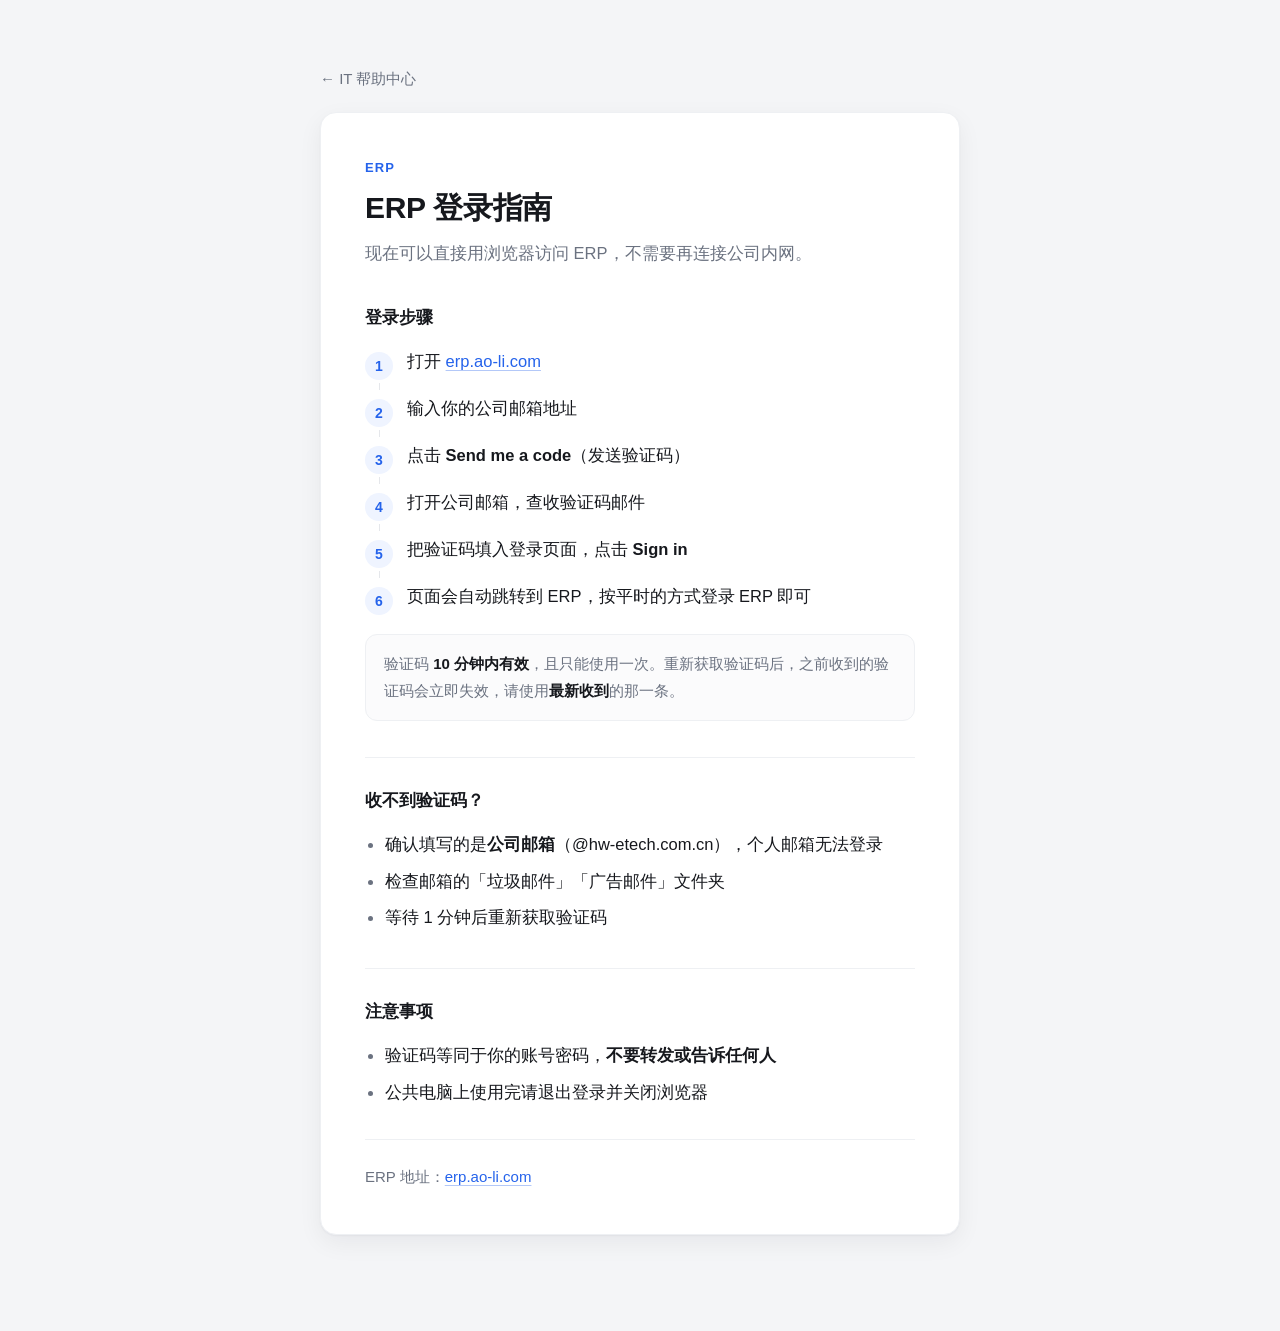
==== erp/index.html @ e5f97674 "Add IT help site with ERP login guide Static site for help.company.com: home page plus a Chinese ERP" ====
<!DOCTYPE html>
<html lang="zh-CN">
<head>
<meta charset="utf-8">
<meta name="viewport" content="width=device-width, initial-scale=1">
<title>ERP 登录指南</title>
<link rel="stylesheet" href="../style.css">
</head>
<body>
<main>
  <a class="back" href="../">← IT 帮助中心</a>

  <div class="card">
    <span class="eyebrow">ERP</span>
    <h1>ERP 登录指南</h1>
    <p class="lede">现在可以直接用浏览器访问 ERP，不需要再连接公司内网。</p>

    <h2>登录步骤</h2>
    <ol class="steps">
      <li>打开 <a href="https://erp.ao-li.com">erp.ao-li.com</a></li>
      <li>输入你的公司邮箱地址</li>
      <li>点击 <strong>Send me a code</strong>（发送验证码）</li>
      <li>打开公司邮箱，查收验证码邮件</li>
      <li>把验证码填入登录页面，点击 <strong>Sign in</strong></li>
      <li>页面会自动跳转到 ERP，按平时的方式登录 ERP 即可</li>
    </ol>

    <div class="note">
      <p>验证码 <strong>10 分钟内有效</strong>，且只能使用一次。重新获取验证码后，之前收到的验证码会立即失效，请使用<strong>最新收到</strong>的那一条。</p>
    </div>

    <h2>收不到验证码？</h2>
    <ul class="list">
      <li>确认填写的是<strong>公司邮箱</strong>（@hw-etech.com.cn），个人邮箱无法登录</li>
      <li>检查邮箱的「垃圾邮件」「广告邮件」文件夹</li>
      <li>等待 1 分钟后重新获取验证码</li>
    </ul>

    <h2>注意事项</h2>
    <ul class="list">
      <li>验证码等同于你的账号密码，<strong>不要转发或告诉任何人</strong></li>
      <li>公共电脑上使用完请退出登录并关闭浏览器</li>
    </ul>

    <p class="foot">ERP 地址：<a href="https://erp.ao-li.com">erp.ao-li.com</a></p>
  </div>
</main>
</body>
</html>
---- style.css ----
:root {
  color-scheme: light dark;

  --bg: #f4f5f7;
  --card: #ffffff;
  --fg: #16181d;
  --muted: #6b7280;
  --line: #e5e7eb;
  --line-soft: #eef0f3;
  --accent: #2563eb;
  --accent-soft: #eff4ff;
  --note-bg: #fbfbfc;
  --shadow: 0 1px 2px rgba(16, 24, 40, .04), 0 8px 24px rgba(16, 24, 40, .06);
}

@media (prefers-color-scheme: dark) {
  :root {
    --bg: #0f1115;
    --card: #171a20;
    --fg: #e9eaec;
    --muted: #9aa1ac;
    --line: #2a2e37;
    --line-soft: #23262d;
    --accent: #7ea6ff;
    --accent-soft: #1b2333;
    --note-bg: #1c1f26;
    --shadow: 0 1px 2px rgba(0, 0, 0, .3), 0 8px 24px rgba(0, 0, 0, .28);
  }
}

* { box-sizing: border-box; }

html { -webkit-text-size-adjust: 100%; }

body {
  margin: 0;
  padding: clamp(1.5rem, 5vw, 4rem) 1.125rem clamp(3rem, 8vw, 6rem);
  background: var(--bg);
  color: var(--fg);
  font-family: -apple-system, BlinkMacSystemFont, "Segoe UI", "PingFang SC",
    "Hiragino Sans GB", "Microsoft YaHei", "Noto Sans CJK SC", sans-serif;
  font-size: 16.5px;
  line-height: 1.75;
  -webkit-font-smoothing: antialiased;
}

main {
  max-width: 40rem;
  margin: 0 auto;
}

.card {
  background: var(--card);
  border: 1px solid var(--line-soft);
  border-radius: 16px;
  box-shadow: var(--shadow);
  padding: clamp(1.5rem, 4vw, 2.75rem);
}

/* --- typography --- */

.eyebrow {
  display: block;
  font-size: .8125rem;
  font-weight: 600;
  letter-spacing: .08em;
  text-transform: uppercase;
  color: var(--accent);
  margin-bottom: .5rem;
}

h1 {
  font-size: clamp(1.5rem, 4.5vw, 1.875rem);
  line-height: 1.35;
  font-weight: 700;
  letter-spacing: -.01em;
  margin: 0 0 .625rem;
}

.lede {
  color: var(--muted);
  margin: 0;
}

h2 {
  font-size: 1.0625rem;
  font-weight: 650;
  margin: 2.25rem 0 .875rem;
  padding-top: 1.75rem;
  border-top: 1px solid var(--line-soft);
}

h2:first-of-type { border-top: 0; padding-top: 0; }

p { margin: 0 0 1rem; }

a {
  color: var(--accent);
  text-decoration-color: color-mix(in srgb, var(--accent) 35%, transparent);
  text-underline-offset: .2em;
}

a:hover { text-decoration-color: currentColor; }

strong { font-weight: 650; }

/* --- numbered steps --- */

.steps {
  list-style: none;
  counter-reset: step;
  margin: 0;
  padding: 0;
}

.steps li {
  counter-increment: step;
  position: relative;
  padding: 0 0 1.125rem 2.625rem;
}

.steps li::before {
  content: counter(step);
  position: absolute;
  left: 0;
  top: .3125rem;
  width: 1.75rem;
  height: 1.75rem;
  border-radius: 50%;
  background: var(--accent-soft);
  color: var(--accent);
  font-size: .875rem;
  font-weight: 650;
  font-variant-numeric: tabular-nums;
  line-height: 1.75rem;
  text-align: center;
}

/* connector line between step bullets */
.steps li:not(:last-child)::after {
  content: "";
  position: absolute;
  left: .84375rem;
  top: 2.25rem;
  bottom: .25rem;
  width: 1px;
  background: var(--line);
}

.steps li:last-child { padding-bottom: 0; }

/* --- plain bullet lists --- */

.list {
  list-style: none;
  margin: 0;
  padding: 0;
}

.list li {
  position: relative;
  padding-left: 1.25rem;
  margin-bottom: .5rem;
}

.list li::before {
  content: "";
  position: absolute;
  left: .1875rem;
  top: .8125rem;
  width: 5px;
  height: 5px;
  border-radius: 50%;
  background: var(--muted);
}

.list li:last-child { margin-bottom: 0; }

/* --- callout --- */

.note {
  background: var(--note-bg);
  border: 1px solid var(--line-soft);
  border-radius: 12px;
  padding: 1rem 1.125rem;
  margin: 1.5rem 0 0;
  font-size: .9375rem;
  color: var(--muted);
}

.note p:last-child { margin-bottom: 0; }

.note strong { color: var(--fg); }

/* --- link cards (home page) --- */

.cards {
  list-style: none;
  margin: 1.75rem 0 0;
  padding: 0;
  display: grid;
  gap: .75rem;
}

.cards a {
  display: flex;
  align-items: center;
  justify-content: space-between;
  gap: 1rem;
  padding: 1.125rem 1.25rem;
  border: 1px solid var(--line-soft);
  border-radius: 12px;
  background: var(--card);
  color: var(--fg);
  text-decoration: none;
  box-shadow: var(--shadow);
  transition: border-color .15s ease, transform .15s ease;
}

.cards a:hover {
  border-color: color-mix(in srgb, var(--accent) 40%, var(--line));
  transform: translateY(-1px);
}

.cards .title { font-weight: 600; }

.cards .desc {
  display: block;
  font-size: .9063rem;
  font-weight: 400;
  color: var(--muted);
  margin-top: .125rem;
}

.cards .chev {
  color: var(--muted);
  flex: none;
}

/* --- footer --- */

.foot {
  margin: 2rem 0 0;
  padding-top: 1.5rem;
  border-top: 1px solid var(--line-soft);
  font-size: .9375rem;
  color: var(--muted);
}

.back {
  display: inline-block;
  margin-bottom: 1.25rem;
  font-size: .9375rem;
  color: var(--muted);
  text-decoration: none;
}

.back:hover { color: var(--fg); }
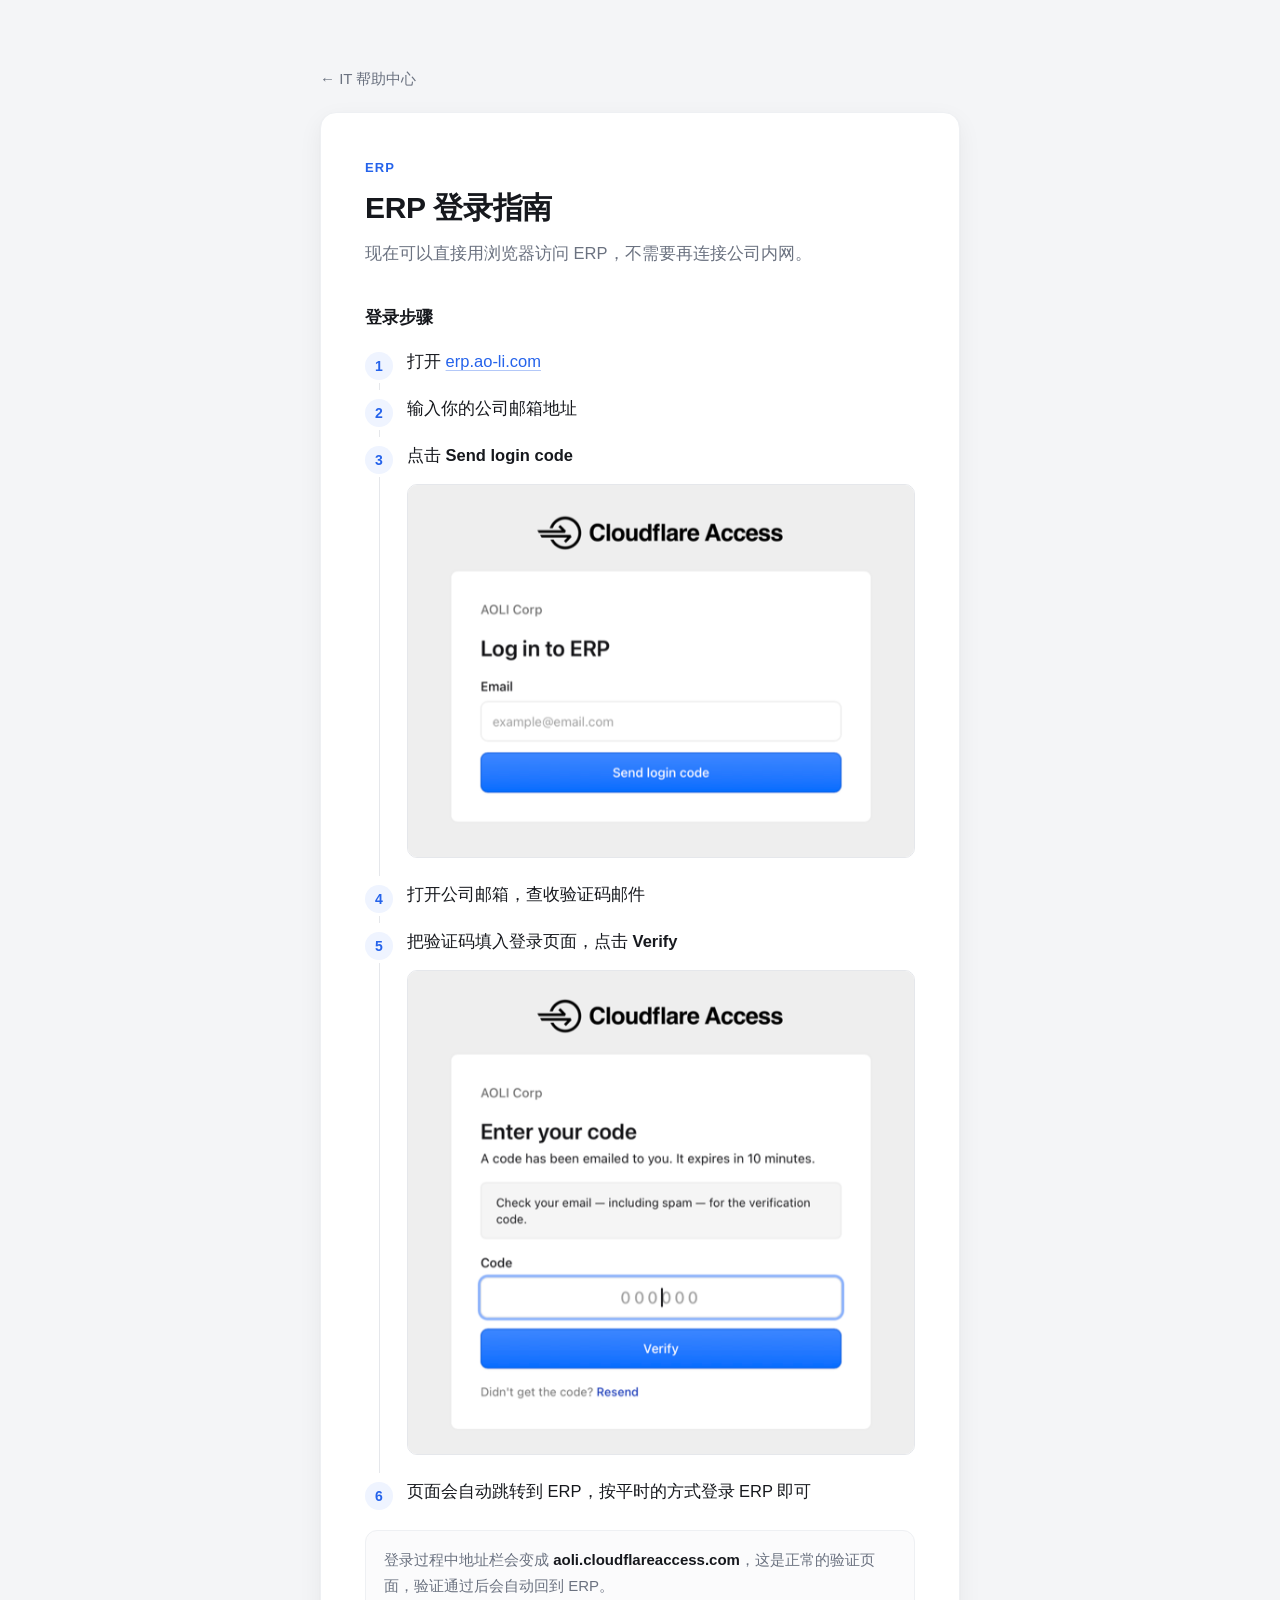
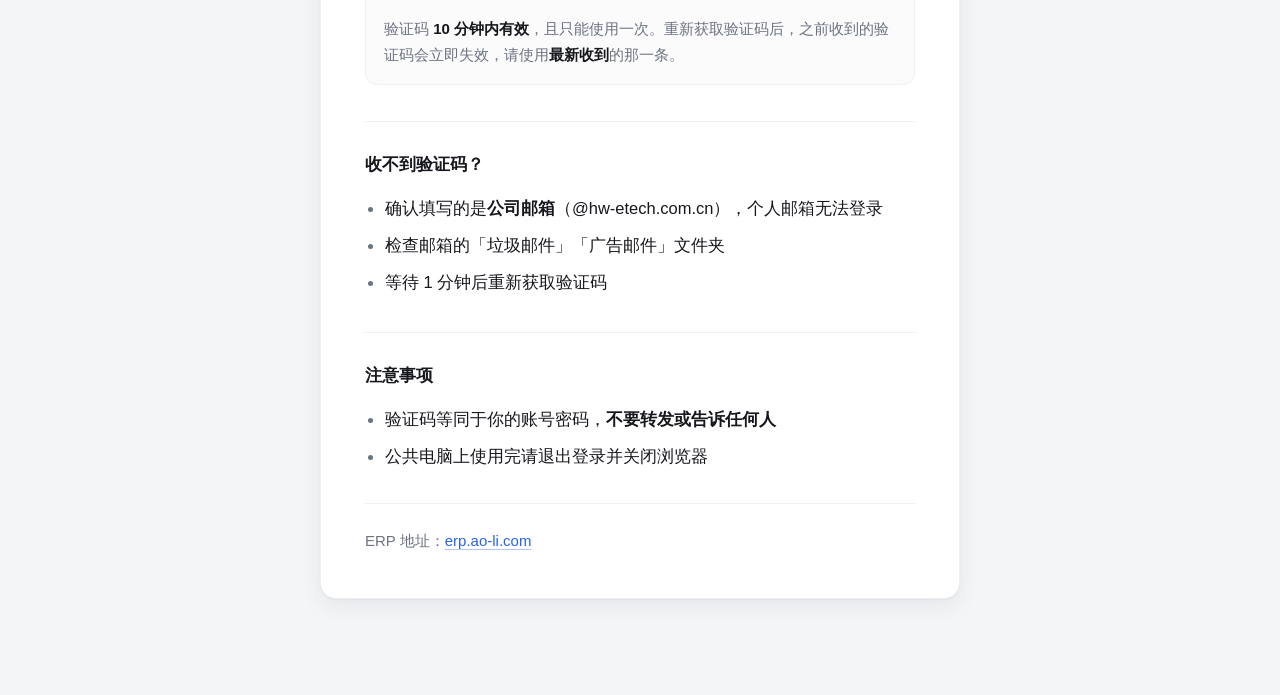
==== commit 50c2a34a: "Add login screenshots to ERP guide Two cropped Cloudflare Access screenshots inline at the matching " ====
--- a/erp/index.html
+++ b/erp/index.html
@@ -19,13 +19,24 @@
     <ol class="steps">
       <li>打开 <a href="https://erp.ao-li.com">erp.ao-li.com</a></li>
       <li>输入你的公司邮箱地址</li>
-      <li>点击 <strong>Send me a code</strong>（发送验证码）</li>
+      <li>
+        点击 <strong>Send login code</strong>
+        <figure class="shot">
+          <img src="images/login-email.png" alt="Cloudflare Access 登录页面，输入公司邮箱后点击 Send login code" loading="lazy" width="544" height="400">
+        </figure>
+      </li>
       <li>打开公司邮箱，查收验证码邮件</li>
-      <li>把验证码填入登录页面，点击 <strong>Sign in</strong></li>
+      <li>
+        把验证码填入登录页面，点击 <strong>Verify</strong>
+        <figure class="shot">
+          <img src="images/login-code.png" alt="Cloudflare Access 验证码页面，填入 6 位验证码后点击 Verify" loading="lazy" width="544" height="520">
+        </figure>
+      </li>
       <li>页面会自动跳转到 ERP，按平时的方式登录 ERP 即可</li>
     </ol>
 
     <div class="note">
+      <p>登录过程中地址栏会变成 <strong>aoli.cloudflareaccess.com</strong>，这是正常的验证页面，验证通过后会自动回到 ERP。</p>
       <p>验证码 <strong>10 分钟内有效</strong>，且只能使用一次。重新获取验证码后，之前收到的验证码会立即失效，请使用<strong>最新收到</strong>的那一条。</p>
     </div>
 
--- a/style.css
+++ b/style.css
@@ -149,6 +149,22 @@
 
 .steps li:last-child { padding-bottom: 0; }
 
+/* --- screenshots --- */
+
+figure.shot {
+  margin: .875rem 0 .25rem;
+}
+
+figure.shot img {
+  display: block;
+  width: 100%;
+  max-width: 544px;
+  height: auto;
+  border: 1px solid var(--line);
+  border-radius: 10px;
+  background: var(--bg);
+}
+
 /* --- plain bullet lists --- */
 
 .list {
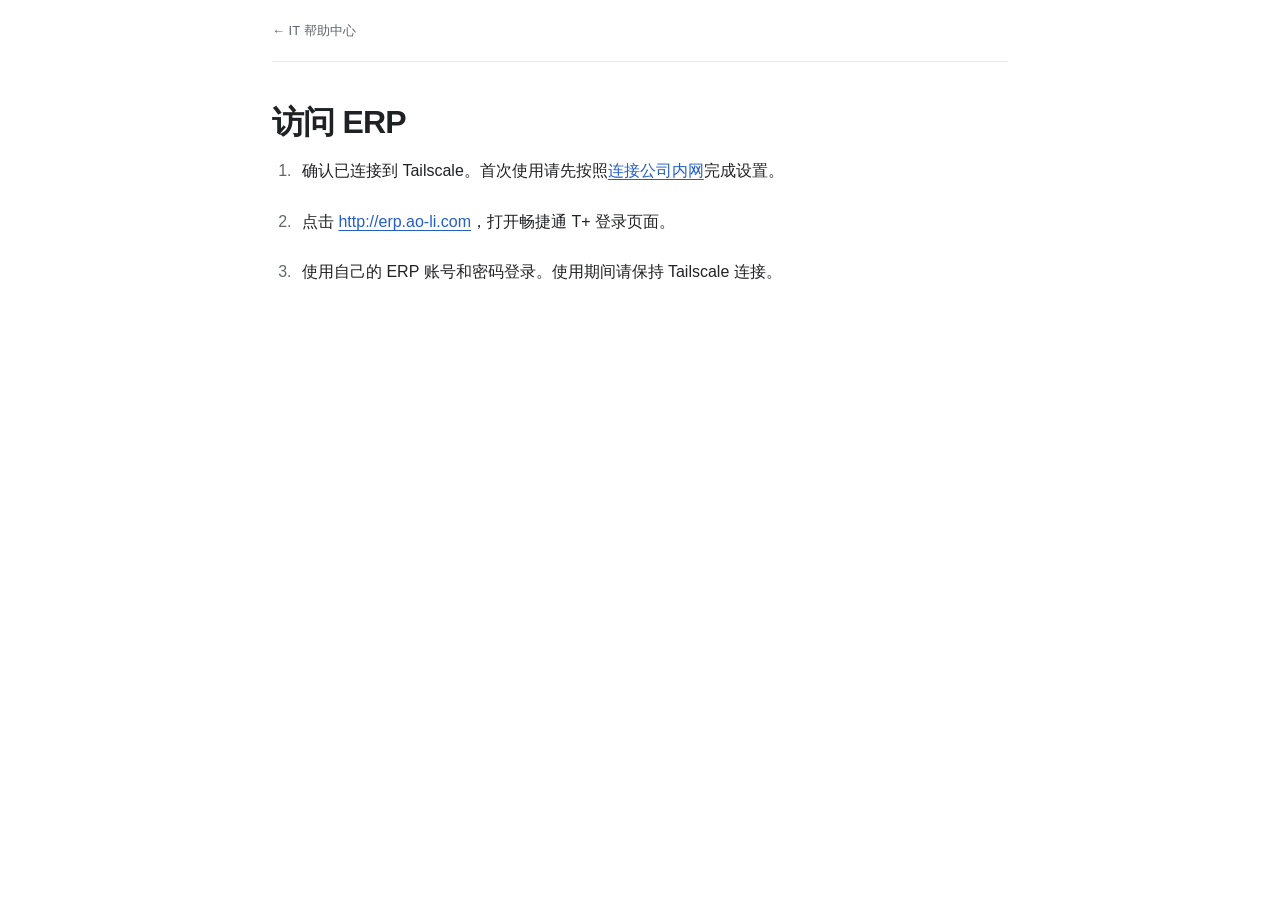
==== commit 201225c7: "docs: add ERP access page and homepage link" ====
--- a/erp/index.html
+++ b/erp/index.html
@@ -3,58 +3,22 @@
 <head>
 <meta charset="utf-8">
 <meta name="viewport" content="width=device-width, initial-scale=1">
-<title>ERP 登录指南</title>
+<title>访问 ERP · IT 帮助中心</title>
 <link rel="stylesheet" href="../style.css">
 </head>
 <body>
 <main>
-  <a class="back" href="../">← IT 帮助中心</a>
-
-  <div class="card">
-    <span class="eyebrow">ERP</span>
-    <h1>ERP 登录指南</h1>
-    <p class="lede">现在可以直接用浏览器访问 ERP，不需要再连接公司内网。</p>
-
-    <h2>登录步骤</h2>
+  <header class="page-header">
+    <a class="back" href="../">← IT 帮助中心</a>
+  </header>
+  <article>
+    <h1>访问 ERP</h1>
     <ol class="steps">
-      <li>打开 <a href="https://erp.ao-li.com">erp.ao-li.com</a></li>
-      <li>输入你的公司邮箱地址</li>
-      <li>
-        点击 <strong>Send login code</strong>
-        <figure class="shot">
-          <img src="images/login-email.png" alt="Cloudflare Access 登录页面，输入公司邮箱后点击 Send login code" loading="lazy" width="544" height="400">
-        </figure>
-      </li>
-      <li>打开公司邮箱，查收验证码邮件</li>
-      <li>
-        把验证码填入登录页面，点击 <strong>Verify</strong>
-        <figure class="shot">
-          <img src="images/login-code.png" alt="Cloudflare Access 验证码页面，填入 6 位验证码后点击 Verify" loading="lazy" width="544" height="520">
-        </figure>
-      </li>
-      <li>页面会自动跳转到 ERP，按平时的方式登录 ERP 即可</li>
+      <li>确认已连接到 Tailscale。首次使用请先按照<a href="../network/">连接公司内网</a>完成设置。</li>
+      <li>点击 <a href="http://erp.ao-li.com/tplus/view/login.html">http://erp.ao-li.com</a>，打开畅捷通 T+ 登录页面。</li>
+      <li>使用自己的 ERP 账号和密码登录。使用期间请保持 Tailscale 连接。</li>
     </ol>
-
-    <div class="note">
-      <p>登录过程中地址栏会变成 <strong>aoli.cloudflareaccess.com</strong>，这是正常的验证页面，验证通过后会自动回到 ERP。</p>
-      <p>验证码 <strong>10 分钟内有效</strong>，且只能使用一次。重新获取验证码后，之前收到的验证码会立即失效，请使用<strong>最新收到</strong>的那一条。</p>
-    </div>
-
-    <h2>收不到验证码？</h2>
-    <ul class="list">
-      <li>确认填写的是<strong>公司邮箱</strong>（@hw-etech.com.cn），个人邮箱无法登录</li>
-      <li>检查邮箱的「垃圾邮件」「广告邮件」文件夹</li>
-      <li>等待 1 分钟后重新获取验证码</li>
-    </ul>
-
-    <h2>注意事项</h2>
-    <ul class="list">
-      <li>验证码等同于你的账号密码，<strong>不要转发或告诉任何人</strong></li>
-      <li>公共电脑上使用完请退出登录并关闭浏览器</li>
-    </ul>
-
-    <p class="foot">ERP 地址：<a href="https://erp.ao-li.com">erp.ao-li.com</a></p>
-  </div>
+  </article>
 </main>
 </body>
 </html>
--- a/style.css
+++ b/style.css
@@ -1,274 +1,117 @@
 :root {
   color-scheme: light dark;
-
-  --bg: #f4f5f7;
-  --card: #ffffff;
-  --fg: #16181d;
-  --muted: #6b7280;
+  --bg: #fff;
+  --fg: #202124;
+  --muted: #62676f;
   --line: #e5e7eb;
-  --line-soft: #eef0f3;
-  --accent: #2563eb;
-  --accent-soft: #eff4ff;
-  --note-bg: #fbfbfc;
-  --shadow: 0 1px 2px rgba(16, 24, 40, .04), 0 8px 24px rgba(16, 24, 40, .06);
+  --surface: #f5f6f8;
+  --accent: #245dcc;
 }
 
 @media (prefers-color-scheme: dark) {
   :root {
-    --bg: #0f1115;
-    --card: #171a20;
-    --fg: #e9eaec;
-    --muted: #9aa1ac;
-    --line: #2a2e37;
-    --line-soft: #23262d;
-    --accent: #7ea6ff;
-    --accent-soft: #1b2333;
-    --note-bg: #1c1f26;
-    --shadow: 0 1px 2px rgba(0, 0, 0, .3), 0 8px 24px rgba(0, 0, 0, .28);
+    --bg: #141516;
+    --fg: #e7e8ea;
+    --muted: #a3a7ae;
+    --line: #303236;
+    --surface: #202225;
+    --accent: #91b6ff;
   }
 }
 
 * { box-sizing: border-box; }
-
 html { -webkit-text-size-adjust: 100%; }
-
 body {
   margin: 0;
-  padding: clamp(1.5rem, 5vw, 4rem) 1.125rem clamp(3rem, 8vw, 6rem);
+  padding: 0 1.25rem 4rem;
   background: var(--bg);
   color: var(--fg);
   font-family: -apple-system, BlinkMacSystemFont, "Segoe UI", "PingFang SC",
-    "Hiragino Sans GB", "Microsoft YaHei", "Noto Sans CJK SC", sans-serif;
-  font-size: 16.5px;
-  line-height: 1.75;
+    "Microsoft YaHei", sans-serif;
+  font-size: 16px;
+  line-height: 1.65;
   -webkit-font-smoothing: antialiased;
 }
-
-main {
-  max-width: 40rem;
-  margin: 0 auto;
+main { max-width: 46rem; margin: 0 auto; }
+.home { padding-top: 3rem; }
+.page-header {
+  display: flex;
+  align-items: center;
+  justify-content: space-between;
+  flex-wrap: wrap;
+  gap: .75rem 1.5rem;
+  padding: 1.25rem 0;
+  margin-bottom: 2.5rem;
+  border-bottom: 1px solid var(--line);
+  font-size: .8125rem;
 }
-
-.card {
-  background: var(--card);
-  border: 1px solid var(--line-soft);
-  border-radius: 16px;
-  box-shadow: var(--shadow);
-  padding: clamp(1.5rem, 4vw, 2.75rem);
+.page-header a { color: var(--muted); text-decoration: none; }
+.page-header a:hover { color: var(--fg); }
+h1 {
+  margin: 0 0 1rem;
+  font-size: clamp(1.65rem, 4.5vw, 2rem);
+  font-weight: 650;
+  line-height: 1.25;
+  letter-spacing: -.025em;
 }
-
-/* --- typography --- */
-
-.eyebrow {
-  display: block;
-  font-size: .8125rem;
-  font-weight: 600;
-  letter-spacing: .08em;
-  text-transform: uppercase;
-  color: var(--accent);
-  margin-bottom: .5rem;
+h2 { margin: 2.25rem 0 .75rem; font-size: 1.125rem; font-weight: 600; }
+p { margin: 0 0 1rem; }
+strong { font-weight: 600; }
+a { color: var(--accent); text-underline-offset: .2em; }
+a:hover { text-decoration-thickness: 2px; }
+a:focus-visible { outline: 2px solid var(--accent); outline-offset: 4px; border-radius: 2px; }
+.lede { color: var(--muted); }
+.steps, .list { margin: 0; padding-left: 1.5rem; }
+.steps > li { padding-left: .375rem; margin-bottom: 1.5rem; }
+.steps > li::marker { color: var(--muted); font-variant-numeric: tabular-nums; }
+.list > li { padding-left: .25rem; margin-bottom: .625rem; }
+.list > li::marker { color: var(--muted); }
+.steps > li:last-child, .list > li:last-child { margin-bottom: 0; }
+code {
+  font-family: ui-monospace, SFMono-Regular, Consolas, monospace;
+  font-size: .875em;
+  overflow-wrap: anywhere;
 }
-
-h1 {
-  font-size: clamp(1.5rem, 4.5vw, 1.875rem);
-  line-height: 1.35;
-  font-weight: 700;
-  letter-spacing: -.01em;
-  margin: 0 0 .625rem;
+pre {
+  margin: .875rem 0;
+  padding: .875rem 1rem;
+  border-radius: 6px;
+  background: var(--surface);
+  white-space: pre-wrap;
+  overflow-wrap: anywhere;
+  line-height: 1.6;
 }
-
-.lede {
-  color: var(--muted);
-  margin: 0;
-}
-
-h2 {
-  font-size: 1.0625rem;
-  font-weight: 650;
-  margin: 2.25rem 0 .875rem;
-  padding-top: 1.75rem;
-  border-top: 1px solid var(--line-soft);
-}
-
-h2:first-of-type { border-top: 0; padding-top: 0; }
-
-p { margin: 0 0 1rem; }
-
-a {
-  color: var(--accent);
-  text-decoration-color: color-mix(in srgb, var(--accent) 35%, transparent);
-  text-underline-offset: .2em;
-}
-
-a:hover { text-decoration-color: currentColor; }
-
-strong { font-weight: 650; }
-
-/* --- numbered steps --- */
-
-.steps {
-  list-style: none;
-  counter-reset: step;
-  margin: 0;
-  padding: 0;
-}
-
-.steps li {
-  counter-increment: step;
-  position: relative;
-  padding: 0 0 1.125rem 2.625rem;
-}
-
-.steps li::before {
-  content: counter(step);
-  position: absolute;
-  left: 0;
-  top: .3125rem;
-  width: 1.75rem;
-  height: 1.75rem;
-  border-radius: 50%;
-  background: var(--accent-soft);
-  color: var(--accent);
-  font-size: .875rem;
-  font-weight: 650;
-  font-variant-numeric: tabular-nums;
-  line-height: 1.75rem;
-  text-align: center;
-}
-
-/* connector line between step bullets */
-.steps li:not(:last-child)::after {
-  content: "";
-  position: absolute;
-  left: .84375rem;
-  top: 2.25rem;
-  bottom: .25rem;
-  width: 1px;
-  background: var(--line);
-}
-
-.steps li:last-child { padding-bottom: 0; }
-
-/* --- screenshots --- */
-
-figure.shot {
-  margin: .875rem 0 .25rem;
-}
-
+figure.shot { margin: 1rem 0 0; }
+figure.shot a { display: block; }
 figure.shot img {
   display: block;
   width: 100%;
-  max-width: 544px;
   height: auto;
   border: 1px solid var(--line);
-  border-radius: 10px;
-  background: var(--bg);
+  border-radius: 6px;
 }
-
-/* --- plain bullet lists --- */
-
-.list {
-  list-style: none;
-  margin: 0;
-  padding: 0;
-}
-
-.list li {
-  position: relative;
-  padding-left: 1.25rem;
-  margin-bottom: .5rem;
-}
-
-.list li::before {
-  content: "";
-  position: absolute;
-  left: .1875rem;
-  top: .8125rem;
-  width: 5px;
-  height: 5px;
-  border-radius: 50%;
-  background: var(--muted);
-}
-
-.list li:last-child { margin-bottom: 0; }
-
-/* --- callout --- */
-
-.note {
-  background: var(--note-bg);
-  border: 1px solid var(--line-soft);
-  border-radius: 12px;
-  padding: 1rem 1.125rem;
-  margin: 1.5rem 0 0;
-  font-size: .9375rem;
-  color: var(--muted);
-}
-
-.note p:last-child { margin-bottom: 0; }
-
-.note strong { color: var(--fg); }
-
-/* --- link cards (home page) --- */
-
-.cards {
-  list-style: none;
-  margin: 1.75rem 0 0;
-  padding: 0;
-  display: grid;
-  gap: .75rem;
-}
-
+.cards { list-style: none; margin: 2rem 0 0; padding: 0; }
 .cards a {
   display: flex;
   align-items: center;
   justify-content: space-between;
   gap: 1rem;
-  padding: 1.125rem 1.25rem;
-  border: 1px solid var(--line-soft);
-  border-radius: 12px;
-  background: var(--card);
+  padding: 1.25rem 0;
+  border-top: 1px solid var(--line);
+  border-bottom: 1px solid var(--line);
   color: var(--fg);
   text-decoration: none;
-  box-shadow: var(--shadow);
-  transition: border-color .15s ease, transform .15s ease;
 }
+.cards a:hover .title { color: var(--accent); }
+.cards .title { font-weight: 600; }
+.cards .desc { display: block; margin-top: .25rem; color: var(--muted); font-size: .875rem; }
+.cards .chev { color: var(--muted); }
+.foot { margin: 2.5rem 0 0; padding-top: 1rem; border-top: 1px solid var(--line); font-size: .8125rem; }
+.foot a { color: var(--muted); }
 
-.cards a:hover {
-  border-color: color-mix(in srgb, var(--accent) 40%, var(--line));
-  transform: translateY(-1px);
+@media (max-width: 480px) {
+  body { padding-inline: 1rem; }
+  .page-header { margin-bottom: 2rem; }
+  .steps, .list { padding-left: 1.25rem; }
+  .steps > li { padding-left: .125rem; }
 }
-
-.cards .title { font-weight: 600; }
-
-.cards .desc {
-  display: block;
-  font-size: .9063rem;
-  font-weight: 400;
-  color: var(--muted);
-  margin-top: .125rem;
-}
-
-.cards .chev {
-  color: var(--muted);
-  flex: none;
-}
-
-/* --- footer --- */
-
-.foot {
-  margin: 2rem 0 0;
-  padding-top: 1.5rem;
-  border-top: 1px solid var(--line-soft);
-  font-size: .9375rem;
-  color: var(--muted);
-}
-
-.back {
-  display: inline-block;
-  margin-bottom: 1.25rem;
-  font-size: .9375rem;
-  color: var(--muted);
-  text-decoration: none;
-}
-
-.back:hover { color: var(--fg); }
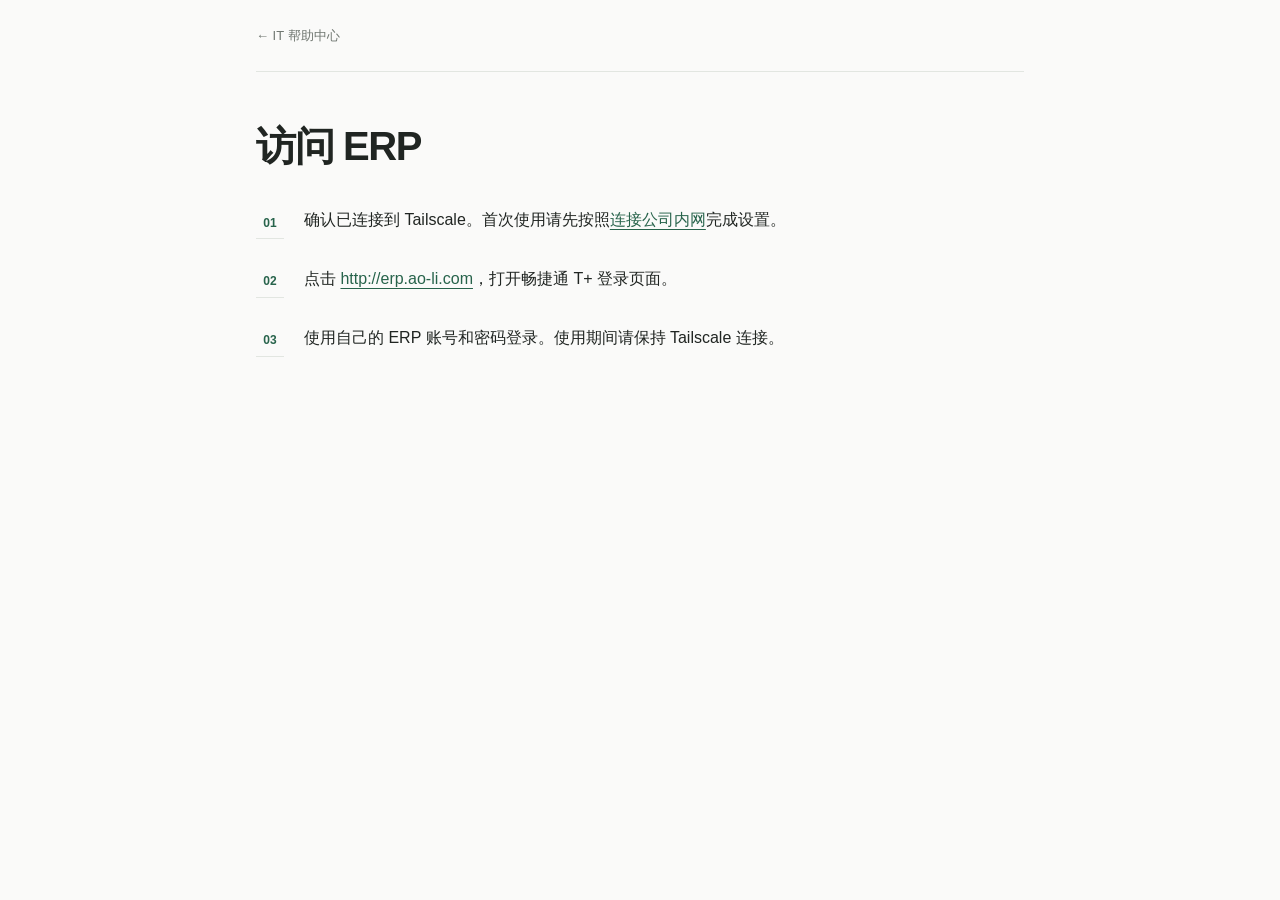
==== commit 7f173226: "style: redesign help center with minimalist layout" ====
--- a/erp/index.html
+++ b/erp/index.html
@@ -4,7 +4,7 @@
 <meta charset="utf-8">
 <meta name="viewport" content="width=device-width, initial-scale=1">
 <title>访问 ERP · IT 帮助中心</title>
-<link rel="stylesheet" href="../style.css">
+<link rel="stylesheet" href="../style.css?v=2">
 </head>
 <body>
 <main>
--- a/style.css
+++ b/style.css
@@ -1,117 +1,91 @@
 :root {
   color-scheme: light dark;
-  --bg: #fff;
-  --fg: #202124;
-  --muted: #62676f;
-  --line: #e5e7eb;
-  --surface: #f5f6f8;
-  --accent: #245dcc;
+  --bg: #fafaf9;
+  --fg: #202522;
+  --muted: #707771;
+  --line: #e2e6e1;
+  --surface: #f0f3ef;
+  --card: #ffffff;
+  --accent: #27634b;
+  --hover: #f4f7f3;
 }
-
 @media (prefers-color-scheme: dark) {
   :root {
-    --bg: #141516;
-    --fg: #e7e8ea;
-    --muted: #a3a7ae;
-    --line: #303236;
-    --surface: #202225;
-    --accent: #91b6ff;
+    --bg: #151917;
+    --fg: #e7ece8;
+    --muted: #a0aaa3;
+    --line: #303a33;
+    --surface: #222a25;
+    --card: #1a201c;
+    --accent: #9ac9ad;
+    --hover: #232d26;
   }
 }
-
 * { box-sizing: border-box; }
 html { -webkit-text-size-adjust: 100%; }
 body {
   margin: 0;
-  padding: 0 1.25rem 4rem;
+  padding: 0 1.5rem 4rem;
   background: var(--bg);
   color: var(--fg);
-  font-family: -apple-system, BlinkMacSystemFont, "Segoe UI", "PingFang SC",
-    "Microsoft YaHei", sans-serif;
+  font-family: -apple-system, BlinkMacSystemFont, "Segoe UI", "PingFang SC", "Microsoft YaHei", sans-serif;
   font-size: 16px;
-  line-height: 1.65;
+  line-height: 1.8;
   -webkit-font-smoothing: antialiased;
 }
-main { max-width: 46rem; margin: 0 auto; }
-.home { padding-top: 3rem; }
-.page-header {
-  display: flex;
-  align-items: center;
-  justify-content: space-between;
-  flex-wrap: wrap;
-  gap: .75rem 1.5rem;
-  padding: 1.25rem 0;
-  margin-bottom: 2.5rem;
+main { max-width: 48rem; margin: 0 auto; }
+.home { max-width: 60rem; }
+.home-header {
+  padding: 1.75rem 0;
   border-bottom: 1px solid var(--line);
-  font-size: .8125rem;
+  font-size: .75rem;
+  font-weight: 600;
+  letter-spacing: .14em;
+  color: var(--muted);
 }
+.home-intro { padding: clamp(3rem, 7vw, 5.5rem) 0 2.5rem; }
+.eyebrow { margin: 0 0 1rem; font-size: .75rem; font-weight: 600; letter-spacing: .12em; color: var(--accent); }
+h1 { margin: 0 0 1rem; font-size: clamp(1.875rem, 5vw, 2.5rem); line-height: 1.3; font-weight: 650; letter-spacing: -.035em; }
+.home h1 { font-size: clamp(2.5rem, 6vw, 3.5rem); }
+.lede { color: var(--muted); margin: 0; }
+.section-label { font-size: .8125rem; color: var(--muted); margin: 0 0 1rem; font-weight: 500; }
+.cards { display: grid; grid-template-columns: repeat(2, minmax(0, 1fr)); gap: 1rem; list-style: none; padding: 0; margin: 0; }
+.cards a { position: relative; display: flex; flex-direction: column; align-items: flex-start; height: 100%; min-height: 13rem; padding: 1.75rem; background: var(--card); border: 1px solid var(--line); border-radius: 12px; text-decoration: none; color: var(--fg); transition: background-color .15s, border-color .15s; }
+.cards a:hover { background: var(--hover); border-color: var(--accent); }
+.card-icon { display: grid; place-items: center; width: 2.5rem; height: 2.5rem; margin-bottom: 1.75rem; border-radius: 9px; background: var(--surface); color: var(--accent); }
+.card-icon svg { width: 21px; height: 21px; }
+.cards .title { display: block; font-size: 1.125rem; font-weight: 600; }
+.cards .desc { display: block; margin-top: .5rem; color: var(--muted); font-size: .875rem; padding-right: 1rem; }
+.cards .chev { position: absolute; top: 1.75rem; right: 1.75rem; color: var(--muted); font-size: 1.125rem; }
+.home-footer { margin-top: 3rem; padding-top: 1.25rem; border-top: 1px solid var(--line); color: var(--muted); font-size: .8125rem; }
+.page-header { display: flex; align-items: center; justify-content: space-between; padding: 1.5rem 0; margin-bottom: 3rem; border-bottom: 1px solid var(--line); font-size: .8125rem; }
 .page-header a { color: var(--muted); text-decoration: none; }
-.page-header a:hover { color: var(--fg); }
-h1 {
-  margin: 0 0 1rem;
-  font-size: clamp(1.65rem, 4.5vw, 2rem);
-  font-weight: 650;
-  line-height: 1.25;
-  letter-spacing: -.025em;
-}
-h2 { margin: 2.25rem 0 .75rem; font-size: 1.125rem; font-weight: 600; }
+.page-header a:hover { color: var(--accent); }
+article h1 { margin-bottom: 2rem; }
+h2 { margin: 2.5rem 0 1rem; font-size: 1.125rem; font-weight: 600; }
 p { margin: 0 0 1rem; }
 strong { font-weight: 600; }
-a { color: var(--accent); text-underline-offset: .2em; }
+a { color: var(--accent); text-underline-offset: .25em; }
 a:hover { text-decoration-thickness: 2px; }
-a:focus-visible { outline: 2px solid var(--accent); outline-offset: 4px; border-radius: 2px; }
-.lede { color: var(--muted); }
-.steps, .list { margin: 0; padding-left: 1.5rem; }
-.steps > li { padding-left: .375rem; margin-bottom: 1.5rem; }
-.steps > li::marker { color: var(--muted); font-variant-numeric: tabular-nums; }
-.list > li { padding-left: .25rem; margin-bottom: .625rem; }
-.list > li::marker { color: var(--muted); }
-.steps > li:last-child, .list > li:last-child { margin-bottom: 0; }
-code {
-  font-family: ui-monospace, SFMono-Regular, Consolas, monospace;
-  font-size: .875em;
-  overflow-wrap: anywhere;
+a:focus-visible { outline: 2px solid var(--accent); outline-offset: 4px; border-radius: 3px; }
+article a { overflow-wrap: anywhere; }
+.steps { list-style: none; counter-reset: step; padding: 0; margin: 0; }
+.steps > li { position: relative; counter-increment: step; padding: .125rem 0 1.75rem 3rem; }
+.steps > li::before { content: counter(step, decimal-leading-zero); position: absolute; left: 0; top: .2rem; font-size: .75rem; line-height: 1.9rem; font-weight: 600; color: var(--accent); border-bottom: 1px solid var(--line); width: 1.75rem; text-align: center; font-variant-numeric: tabular-nums; }
+.steps > li:last-child { padding-bottom: 0; }
+.list { padding-left: 1.5rem; }
+.list > li { margin-bottom: .625rem; }
+code { font-family: ui-monospace, SFMono-Regular, Consolas, monospace; font-size: .875em; overflow-wrap: anywhere; }
+pre { margin: 1rem 0; padding: 1rem 1.125rem; border: 1px solid var(--line); border-radius: 8px; background: var(--surface); white-space: pre-wrap; overflow-wrap: anywhere; line-height: 1.65; }
+figure.shot { margin: 1.25rem 0 0; }
+figure.shot a { display: block; }
+figure.shot img { display: block; width: 100%; height: auto; border: 1px solid var(--line); border-radius: 8px; }
+@media (max-width: 600px) {
+  body { padding-inline: 1.25rem; }
+  .cards { grid-template-columns: 1fr; }
+  .cards a { min-height: auto; padding: 1.5rem; }
+  .card-icon { margin-bottom: 1.25rem; }
+  .page-header { margin-bottom: 2rem; }
+  .steps > li { padding-left: 2.5rem; }
 }
-pre {
-  margin: .875rem 0;
-  padding: .875rem 1rem;
-  border-radius: 6px;
-  background: var(--surface);
-  white-space: pre-wrap;
-  overflow-wrap: anywhere;
-  line-height: 1.6;
-}
-figure.shot { margin: 1rem 0 0; }
-figure.shot a { display: block; }
-figure.shot img {
-  display: block;
-  width: 100%;
-  height: auto;
-  border: 1px solid var(--line);
-  border-radius: 6px;
-}
-.cards { list-style: none; margin: 2rem 0 0; padding: 0; }
-.cards a {
-  display: flex;
-  align-items: center;
-  justify-content: space-between;
-  gap: 1rem;
-  padding: 1.25rem 0;
-  border-top: 1px solid var(--line);
-  border-bottom: 1px solid var(--line);
-  color: var(--fg);
-  text-decoration: none;
-}
-.cards a:hover .title { color: var(--accent); }
-.cards .title { font-weight: 600; }
-.cards .desc { display: block; margin-top: .25rem; color: var(--muted); font-size: .875rem; }
-.cards .chev { color: var(--muted); }
-.foot { margin: 2.5rem 0 0; padding-top: 1rem; border-top: 1px solid var(--line); font-size: .8125rem; }
-.foot a { color: var(--muted); }
-
-@media (max-width: 480px) {
-  body { padding-inline: 1rem; }
-  .page-header { margin-bottom: 2rem; }
-  .steps, .list { padding-left: 1.25rem; }
-  .steps > li { padding-left: .125rem; }
-}
+@media (prefers-reduced-motion: reduce) { .cards a { transition: none; } }
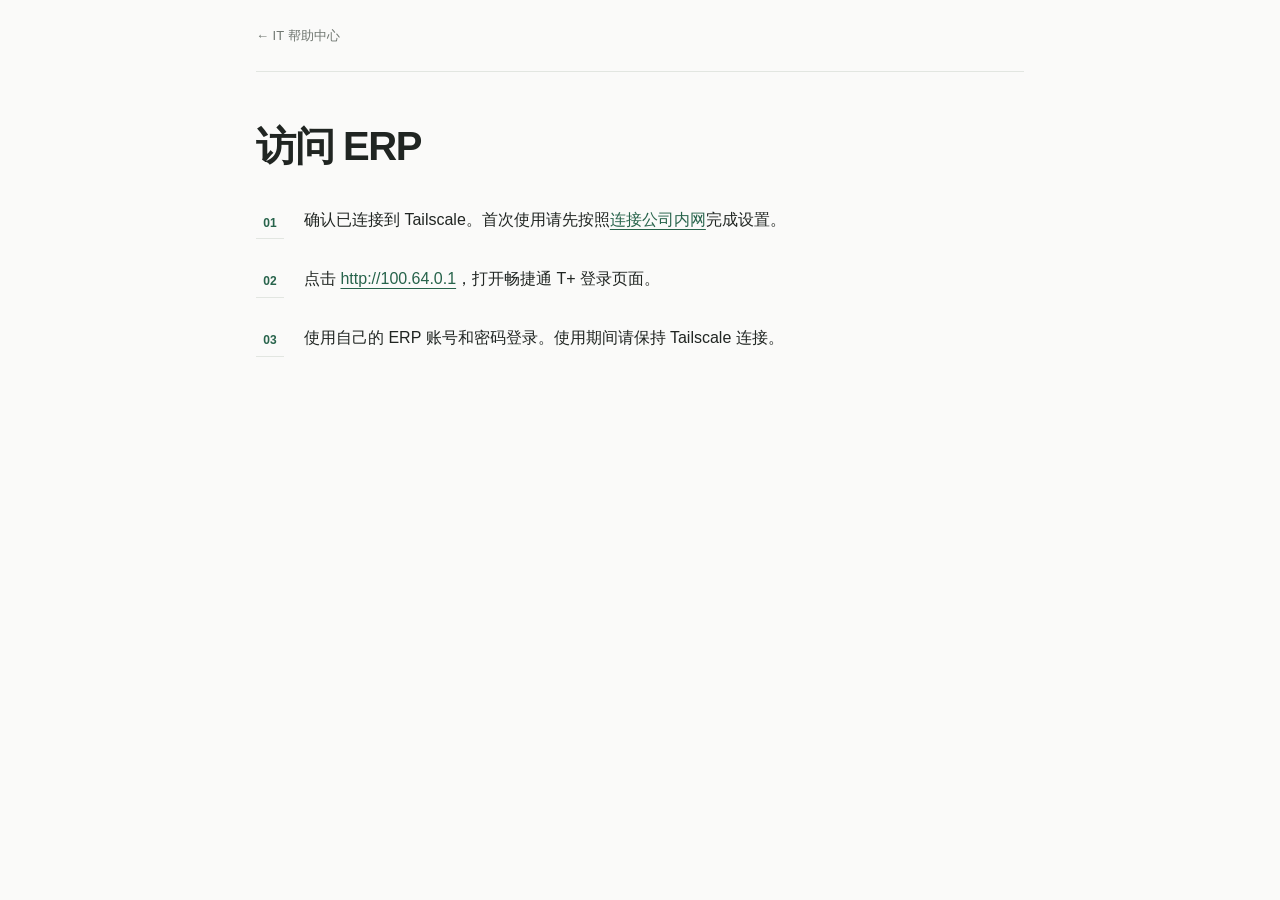
==== commit f18e605e: "docs: update ERP address and connection wait guidance" ====
--- a/erp/index.html
+++ b/erp/index.html
@@ -15,7 +15,7 @@
     <h1>访问 ERP</h1>
     <ol class="steps">
       <li>确认已连接到 Tailscale。首次使用请先按照<a href="../network/">连接公司内网</a>完成设置。</li>
-      <li>点击 <a href="http://erp.ao-li.com/tplus/view/login.html">http://erp.ao-li.com</a>，打开畅捷通 T+ 登录页面。</li>
+      <li>点击 <a href="http://100.64.0.1">http://100.64.0.1</a>，打开畅捷通 T+ 登录页面。</li>
       <li>使用自己的 ERP 账号和密码登录。使用期间请保持 Tailscale 连接。</li>
     </ol>
   </article>
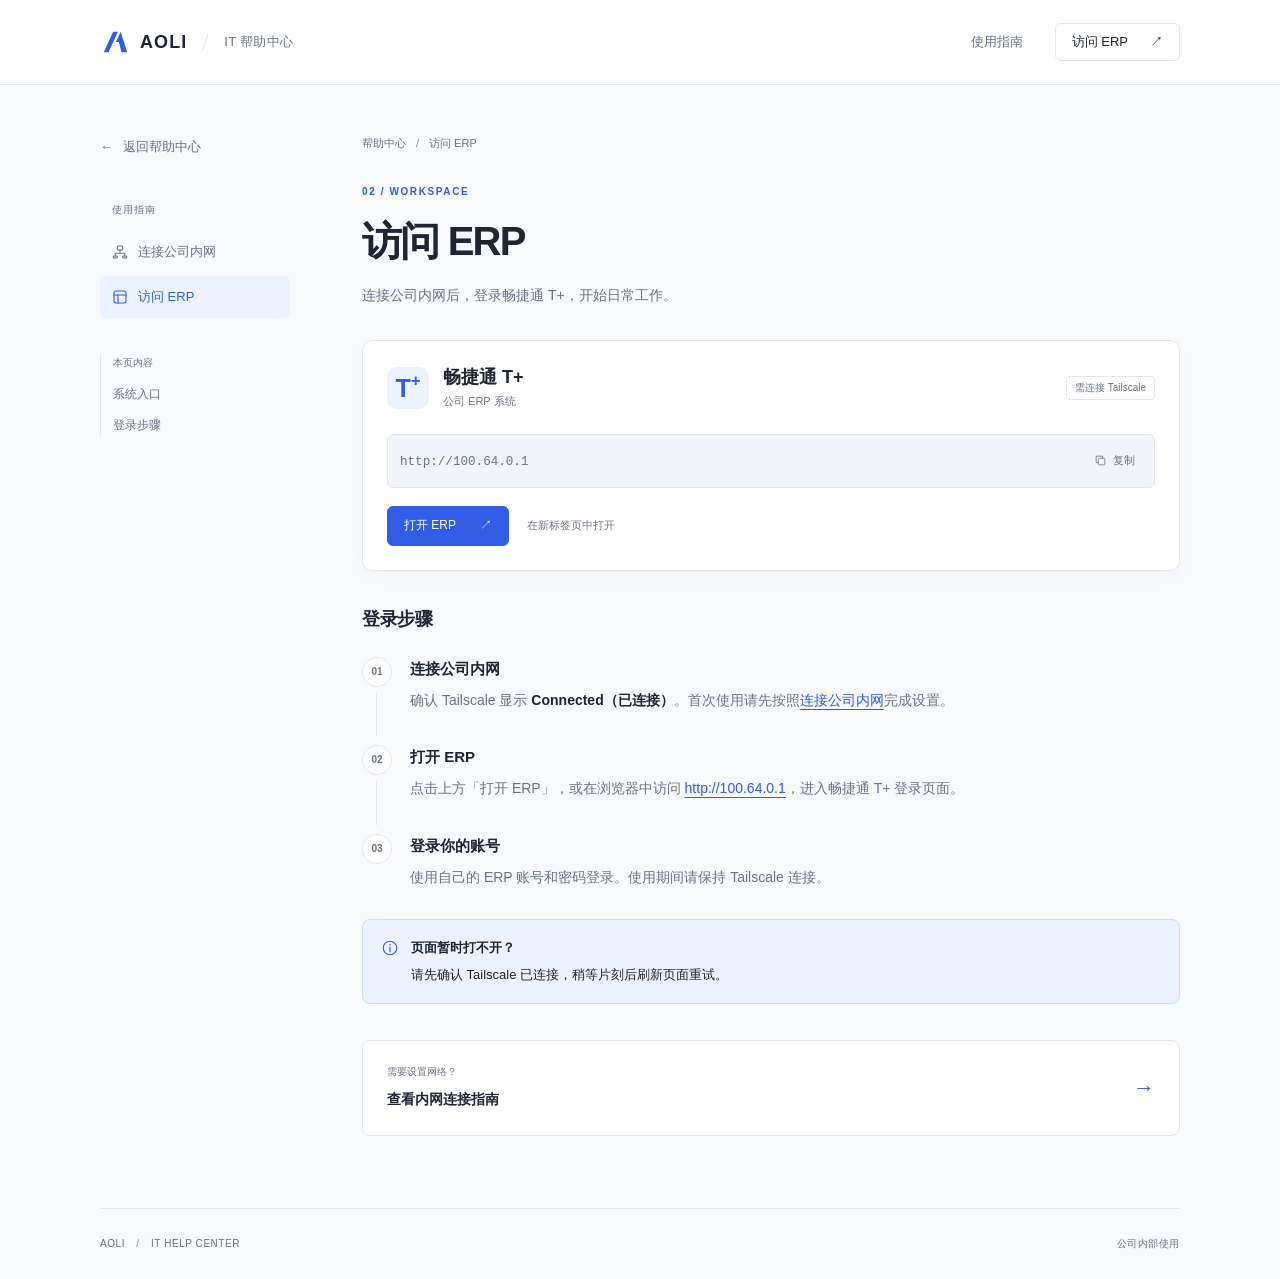
==== commit b0e64c64: "style: modernize help center UI and guide navigation" ====
--- a/erp/index.html
+++ b/erp/index.html
@@ -1,24 +1,54 @@
 <!DOCTYPE html>
 <html lang="zh-CN">
 <head>
-<meta charset="utf-8">
-<meta name="viewport" content="width=device-width, initial-scale=1">
-<title>访问 ERP · IT 帮助中心</title>
-<link rel="stylesheet" href="../style.css?v=2">
+  <meta charset="utf-8">
+  <meta name="viewport" content="width=device-width, initial-scale=1">
+  <title>访问 ERP · IT 帮助中心</title>
+  <link rel="stylesheet" href="../style.css?v=3">
+  <script src="../script.js?v=3" defer></script>
 </head>
 <body>
-<main>
-  <header class="page-header">
-    <a class="back" href="../">← IT 帮助中心</a>
-  </header>
-  <article>
-    <h1>访问 ERP</h1>
-    <ol class="steps">
-      <li>确认已连接到 Tailscale。首次使用请先按照<a href="../network/">连接公司内网</a>完成设置。</li>
-      <li>点击 <a href="http://100.64.0.1">http://100.64.0.1</a>，打开畅捷通 T+ 登录页面。</li>
-      <li>使用自己的 ERP 账号和密码登录。使用期间请保持 Tailscale 连接。</li>
-    </ol>
-  </article>
-</main>
+  <a class="skip-link" href="#main">跳转到主要内容</a>
+  <header class="site-header"><div class="header-inner">
+      <a class="brand" href="../" aria-label="AOLI IT 帮助中心首页">
+        <svg class="brand-mark" viewBox="0 0 32 32" aria-hidden="true"><path d="M4 27 14 5h5l-4 9-6 13zm13-11 5-11 7 22h-6l-3-11z" fill="currentColor"/></svg>
+        <span>AOLI</span><span class="brand-divider" aria-hidden="true"></span><span class="brand-caption">IT 帮助中心</span>
+      </a>
+      <nav class="header-nav" aria-label="主导航"><a href="../#guides">使用指南</a><a class="nav-button" href="../erp/">访问 ERP <span aria-hidden="true">↗</span></a></nav>
+  </div></header>
+  <div class="docs-layout container">
+    <aside class="docs-sidebar">
+      <a class="back-link" href="../"><span aria-hidden="true">←</span> 返回帮助中心</a>
+      <p class="sidebar-label">使用指南</p>
+      <nav class="sidebar-nav" aria-label="使用指南">
+        <a href="../network/"><svg viewBox="0 0 24 24" aria-hidden="true"><rect x="8" y="3" width="8" height="6" rx="1.5"/><path d="M12 9v5M5 14h14M5 14v4M19 14v4"/><rect x="2" y="18" width="6" height="3" rx="1"/><rect x="16" y="18" width="6" height="3" rx="1"/></svg>连接公司内网</a>
+        <a href="../erp/" aria-current="page"><svg viewBox="0 0 24 24" aria-hidden="true"><rect x="3" y="3" width="18" height="18" rx="3"/><path d="M3 9h18M9 9v12"/></svg>访问 ERP</a>
+      </nav>
+      <nav class="toc" aria-label="本页目录"><span>本页内容</span><a href="#open-erp">系统入口</a><a href="#login-steps">登录步骤</a></nav>
+    </aside>
+    <main class="guide-article" id="main">
+      <nav class="breadcrumbs" aria-label="面包屑导航"><a href="../">帮助中心</a><span aria-hidden="true">/</span><span aria-current="page">访问 ERP</span></nav>
+      <article>
+        <header class="article-header"><p class="eyebrow">02 / WORKSPACE</p><h1>访问 ERP</h1><p class="lede">连接公司内网后，登录畅捷通 T+，开始日常工作。</p></header>
+        <section class="service-panel" id="open-erp" aria-labelledby="service-title">
+          <div class="service-heading"><div class="app-symbol" aria-hidden="true">T<span>+</span></div><div><h2 id="service-title">畅捷通 T+</h2><p>公司 ERP 系统</p></div><span class="tag">需连接 Tailscale</span></div>
+          <div class="service-address"><a href="http://100.64.0.1" target="_blank" rel="noopener"><code id="erp-address">http://100.64.0.1</code></a><button class="copy-button" type="button" data-copy-target="erp-address" aria-label="复制 ERP 地址" hidden><svg viewBox="0 0 24 24" aria-hidden="true"><rect x="8" y="8" width="12" height="12" rx="2"/><path d="M16 8V4H4v12h4"/></svg><span>复制</span></button></div>
+          <span class="copy-feedback" id="erp-address-feedback" role="status" aria-live="polite"></span>
+          <div class="service-actions"><a class="button button-primary" href="http://100.64.0.1" target="_blank" rel="noopener">打开 ERP <span aria-hidden="true">↗</span></a><span>在新标签页中打开</span></div>
+        </section>
+        <section class="guide-section" id="login-steps" aria-labelledby="login-steps-title">
+          <h2 id="login-steps-title">登录步骤</h2>
+          <ol class="steps">
+            <li><h3>连接公司内网</h3><p>确认 Tailscale 显示 <strong>Connected（已连接）</strong>。首次使用请先按照<a href="../network/">连接公司内网</a>完成设置。</p></li>
+            <li><h3>打开 ERP</h3><p>点击上方「打开 ERP」，或在浏览器中访问 <a href="http://100.64.0.1" target="_blank" rel="noopener">http://100.64.0.1</a>，进入畅捷通 T+ 登录页面。</p></li>
+            <li><h3>登录你的账号</h3><p>使用自己的 ERP 账号和密码登录。使用期间请保持 Tailscale 连接。</p></li>
+          </ol>
+        </section>
+        <aside class="callout"><svg viewBox="0 0 24 24" aria-hidden="true"><circle cx="12" cy="12" r="9"/><path d="M12 11v6m0-10v1"/></svg><p><strong>页面暂时打不开？</strong>请先确认 Tailscale 已连接，稍等片刻后刷新页面重试。</p></aside>
+        <a class="next-guide" href="../network/"><span><small>需要设置网络？</small><strong>查看内网连接指南</strong></span><span aria-hidden="true">→</span></a>
+      </article>
+    </main>
+  </div>
+  <footer class="site-footer container"><span>AOLI <span class="footer-slash">/</span> IT HELP CENTER</span><span>公司内部使用</span></footer>
 </body>
 </html>
--- a/style.css
+++ b/style.css
@@ -1,91 +1,259 @@
 :root {
   color-scheme: light dark;
-  --bg: #fafaf9;
-  --fg: #202522;
-  --muted: #707771;
-  --line: #e2e6e1;
-  --surface: #f0f3ef;
-  --card: #ffffff;
-  --accent: #27634b;
-  --hover: #f4f7f3;
-}
-@media (prefers-color-scheme: dark) {
-  :root {
-    --bg: #151917;
-    --fg: #e7ece8;
-    --muted: #a0aaa3;
-    --line: #303a33;
-    --surface: #222a25;
-    --card: #1a201c;
-    --accent: #9ac9ad;
-    --hover: #232d26;
-  }
+  --bg: #f8f9fb; --fg: #202631; --muted: #6c7483; --subtle: #86909e;
+  --line: #e3e7ed; --surface: #f1f4f8; --card: #fff;
+  --accent: #315de6; --accent-soft: #edf2ff; --accent-line: #cfdbff; --hover: #f4f6fc;
+  --shadow: 0 5px 20px #1c304b06, 0 1px 3px #1c304b04;
 }
 * { box-sizing: border-box; }
-html { -webkit-text-size-adjust: 100%; }
-body {
-  margin: 0;
-  padding: 0 1.5rem 4rem;
-  background: var(--bg);
-  color: var(--fg);
-  font-family: -apple-system, BlinkMacSystemFont, "Segoe UI", "PingFang SC", "Microsoft YaHei", sans-serif;
-  font-size: 16px;
-  line-height: 1.8;
-  -webkit-font-smoothing: antialiased;
-}
-main { max-width: 48rem; margin: 0 auto; }
-.home { max-width: 60rem; }
-.home-header {
-  padding: 1.75rem 0;
-  border-bottom: 1px solid var(--line);
-  font-size: .75rem;
-  font-weight: 600;
-  letter-spacing: .14em;
-  color: var(--muted);
-}
-.home-intro { padding: clamp(3rem, 7vw, 5.5rem) 0 2.5rem; }
-.eyebrow { margin: 0 0 1rem; font-size: .75rem; font-weight: 600; letter-spacing: .12em; color: var(--accent); }
-h1 { margin: 0 0 1rem; font-size: clamp(1.875rem, 5vw, 2.5rem); line-height: 1.3; font-weight: 650; letter-spacing: -.035em; }
-.home h1 { font-size: clamp(2.5rem, 6vw, 3.5rem); }
-.lede { color: var(--muted); margin: 0; }
-.section-label { font-size: .8125rem; color: var(--muted); margin: 0 0 1rem; font-weight: 500; }
-.cards { display: grid; grid-template-columns: repeat(2, minmax(0, 1fr)); gap: 1rem; list-style: none; padding: 0; margin: 0; }
-.cards a { position: relative; display: flex; flex-direction: column; align-items: flex-start; height: 100%; min-height: 13rem; padding: 1.75rem; background: var(--card); border: 1px solid var(--line); border-radius: 12px; text-decoration: none; color: var(--fg); transition: background-color .15s, border-color .15s; }
-.cards a:hover { background: var(--hover); border-color: var(--accent); }
-.card-icon { display: grid; place-items: center; width: 2.5rem; height: 2.5rem; margin-bottom: 1.75rem; border-radius: 9px; background: var(--surface); color: var(--accent); }
-.card-icon svg { width: 21px; height: 21px; }
-.cards .title { display: block; font-size: 1.125rem; font-weight: 600; }
-.cards .desc { display: block; margin-top: .5rem; color: var(--muted); font-size: .875rem; padding-right: 1rem; }
-.cards .chev { position: absolute; top: 1.75rem; right: 1.75rem; color: var(--muted); font-size: 1.125rem; }
-.home-footer { margin-top: 3rem; padding-top: 1.25rem; border-top: 1px solid var(--line); color: var(--muted); font-size: .8125rem; }
-.page-header { display: flex; align-items: center; justify-content: space-between; padding: 1.5rem 0; margin-bottom: 3rem; border-bottom: 1px solid var(--line); font-size: .8125rem; }
-.page-header a { color: var(--muted); text-decoration: none; }
-.page-header a:hover { color: var(--accent); }
-article h1 { margin-bottom: 2rem; }
-h2 { margin: 2.5rem 0 1rem; font-size: 1.125rem; font-weight: 600; }
-p { margin: 0 0 1rem; }
-strong { font-weight: 600; }
+html { -webkit-text-size-adjust: 100%; scroll-behavior: smooth; scroll-padding-top: 2rem; }
+body { margin: 0; background: var(--bg); color: var(--fg); font-family: -apple-system, BlinkMacSystemFont, "Segoe UI", "PingFang SC", "Microsoft YaHei", sans-serif; font-size: 15px; line-height: 1.8; -webkit-font-smoothing: antialiased; }
+::selection { background: var(--accent-line); color: var(--fg); }
 a { color: var(--accent); text-underline-offset: .25em; }
 a:hover { text-decoration-thickness: 2px; }
-a:focus-visible { outline: 2px solid var(--accent); outline-offset: 4px; border-radius: 3px; }
-article a { overflow-wrap: anywhere; }
+a, button, summary { -webkit-tap-highlight-color: transparent; }
+:where(a, button, summary):focus-visible { outline: 3px solid var(--accent); outline-offset: 5px; border-radius: 4px; }
+button { font: inherit; }
+button:disabled { cursor: wait; }
+svg { display: block; }
+p { margin: 0 0 1rem; }
+h1, h2, h3 { margin: 0; font-weight: 600; line-height: 1.4; }
+strong { font-weight: 600; }
+.container, .header-inner { width: min(1080px, calc(100% - 96px)); margin-inline: auto; }
+.skip-link { position: fixed; z-index: 10; top: 12px; left: 12px; padding: 10px 18px; background: var(--card); transform: translateY(-150%); }
+.skip-link:focus { transform: translateY(0); }
+
+/* Shared navigation */
+.site-header { border-bottom: 1px solid var(--line); background: var(--card); }
+.header-inner { min-height: 84px; display: flex; justify-content: space-between; align-items: center; gap: 24px; }
+.brand { display: inline-flex; align-items: center; gap: 10px; color: var(--fg); text-decoration: none; font-size: 18px; letter-spacing: .06em; font-weight: 750; white-space: nowrap; }
+.brand-mark { height: 30px; width: 30px; color: var(--accent); }
+.brand-divider { height: 18px; width: 1px; background: var(--line); margin: 0 8px; transform: rotate(18deg); }
+.brand-caption { color: var(--muted); font-size: 13px; font-weight: 450; letter-spacing: .02em; }
+.header-nav { display: flex; align-items: center; gap: 32px; font-size: 13px; }
+.header-nav a { color: var(--muted); text-decoration: none; }
+.header-nav a:hover { color: var(--accent); }
+.header-nav .nav-button { display: inline-flex; align-items: center; justify-content: center; gap: 22px; min-height: 38px; padding: 4px 16px; border: 1px solid var(--line); border-radius: 6px; color: var(--fg); background: var(--card); transition: border-color .2s, background .2s; }
+.header-nav .nav-button:hover { border-color: var(--accent-line); background: var(--accent-soft); }
+
+/* Home */
+.hero { padding: 80px 0 62px; text-align: center; }
+.eyebrow { display: flex; align-items: center; justify-content: center; gap: 8px; margin: 0 0 24px; color: var(--muted); font-size: 10px; line-height: 1.5; font-weight: 600; letter-spacing: .16em; }
+.eyebrow-dot { width: 6px; height: 6px; background: var(--accent); border-radius: 50%; box-shadow: 0 0 0 4px var(--accent-soft); }
+.hero h1 { font-size: clamp(36px, 4.5vw, 56px); font-weight: 650; letter-spacing: -.055em; line-height: 1.35; }
+.hero h1 span { color: var(--subtle); }
+.hero-description { margin: 22px 0 20px; color: var(--muted); font-size: 15px; line-height: 1.9; }
+.hero-link { display: inline-flex; align-items: center; gap: 12px; min-height: 36px; font-size: 13px; text-decoration: none; }
+.hero-link:hover { text-decoration: underline; }
+.section-heading { display: flex; align-items: center; justify-content: space-between; gap: 16px; margin-bottom: 18px; }
+.section-heading h2 { font-size: 14px; }
+.section-heading > span { font-size: 12px; color: var(--muted); }
+.guide-grid { display: grid; grid-template-columns: repeat(2, minmax(0, 1fr)); gap: 24px; }
+.guide-card { min-width: 0; display: flex; flex-direction: column; overflow: hidden; border: 1px solid var(--line); border-radius: 12px; background: var(--card); color: var(--fg); text-decoration: none; box-shadow: var(--shadow); transition: transform .22s, box-shadow .22s, border-color .22s; }
+.guide-card:hover { transform: translateY(-4px); border-color: var(--accent-line); box-shadow: 0 12px 30px #1c304b0b; }
+.card-topline { display: flex; align-items: center; justify-content: space-between; gap: 16px; padding: 25px 28px 0; }
+.card-category { color: var(--muted); font-size: 11px; letter-spacing: .06em; }
+.card-category > span { color: var(--line); margin: 0 10px; }
+.tag { padding: 2px 8px; border: 1px solid var(--line); border-radius: 4px; color: var(--muted); font-size: 10px; white-space: nowrap; }
+.card-visual { height: 170px; margin: 8px 28px 0; display: flex; align-items: center; justify-content: center; }
+.network-visual { padding: 0 20px; }
+.network-node { display: flex; flex-direction: column; align-items: center; flex-shrink: 0; gap: 10px; }
+.network-node > span { font-size: 10px; color: var(--muted); }
+.node-icon { display: grid; place-items: center; width: 56px; height: 56px; border: 1px solid var(--line); border-radius: 12px; background: var(--card); color: var(--muted); box-shadow: 0 3px 6px #1c304b03; }
+.node-icon svg { width: 28px; height: 28px; fill: none; stroke: currentColor; stroke-width: 1.5; stroke-linecap: round; stroke-linejoin: round; }
+.central-node .node-icon { width: 66px; height: 66px; color: var(--accent); background: var(--accent-soft); border-color: var(--accent-line); }
+.central-node > span { color: var(--accent); }
+.tailscale-icon { grid-template-columns: repeat(3, 6px); grid-template-rows: repeat(3, 6px); gap: 4px; align-content: center; justify-content: center; }
+.tailscale-icon i { width: 6px; height: 6px; background: currentColor; border-radius: 50%; }
+.tailscale-icon i:nth-child(3n + 1) { opacity: .3; }
+.connection-line { position: relative; height: 1px; flex: 1; margin: -27px 8px 0; background: var(--accent-line); }
+.connection-line span { position: absolute; left: calc(50% - 3px); top: -2px; width: 5px; height: 5px; border-radius: 50%; background: var(--accent); box-shadow: 0 0 0 4px var(--card); }
+.app-window { width: 82%; border: 1px solid var(--line); border-radius: 9px; overflow: hidden; background: var(--card); box-shadow: 0 8px 18px #1c304b06; transform: translateY(-4px); transition: transform .22s; }
+.guide-card:hover .app-window { transform: translateY(-7px); }
+.window-toolbar { display: flex; align-items: center; justify-content: space-between; height: 29px; padding: 0 12px; background: var(--surface); border-bottom: 1px solid var(--line); font-size: 7px; letter-spacing: .12em; color: var(--muted); }
+.window-dots { display: flex; gap: 4px; }
+.window-dots i { width: 4px; height: 4px; background: var(--subtle); opacity: .55; border-radius: 50%; }
+.window-square { width: 7px; height: 6px; border: 1px solid var(--subtle); border-radius: 1px; }
+.window-body { display: flex; align-items: center; gap: 13px; padding: 21px 18px; }
+.app-symbol { display: flex; align-items: center; justify-content: center; flex-shrink: 0; width: 42px; height: 42px; border-radius: 10px; color: var(--accent); background: var(--accent-soft); font-size: 25px; font-weight: 650; line-height: 1; }
+.app-symbol > span { font-size: 17px; align-self: flex-start; margin-top: 5px; }
+.app-detail { display: flex; flex-direction: column; gap: 2px; }
+.app-detail strong { font-size: 12px; }
+.app-detail > span { color: var(--muted); font-size: 9px; white-space: nowrap; }
+.app-open { margin-left: auto; font-size: 16px; color: var(--subtle); }
+.card-content { padding: 0 28px 24px; flex: 1; }
+.card-content h3 { font-size: 22px; letter-spacing: -.035em; }
+.card-content p { margin: 10px 0 0; font-size: 13px; color: var(--muted); }
+.card-bottom { margin: 0 28px; padding: 17px 0; border-top: 1px solid var(--line); display: flex; align-items: center; justify-content: space-between; font-size: 12px; }
+.arrow-circle { display: grid; place-items: center; width: 27px; height: 27px; border: 1px solid var(--line); border-radius: 50%; font-size: 16px; color: var(--muted); transition: color .2s, background .2s, border-color .2s; }
+.guide-card:hover .arrow-circle { color: #fff; background: var(--accent); border-color: var(--accent); }
+.home-note { display: flex; align-items: center; gap: 16px; margin: 26px 0 0; padding: 21px 24px; background: var(--surface); border-radius: 8px; }
+.home-note > svg { width: 21px; height: 21px; flex-shrink: 0; fill: none; stroke: var(--muted); stroke-width: 1.4; stroke-linecap: round; }
+.home-note p { margin: 0; font-size: 12px; line-height: 1.8; }
+.home-note strong { display: block; font-weight: 500; }
+.home-note p > span { color: var(--muted); }
+.home-note > a { display: flex; gap: 16px; align-items: center; margin-left: auto; white-space: nowrap; font-size: 12px; color: var(--muted); text-decoration: none; }
+.home-note > a:hover { color: var(--accent); }
+.site-footer { display: flex; justify-content: space-between; gap: 20px; padding: 26px 0; margin-top: 56px; border-top: 1px solid var(--line); color: var(--muted); font-size: 10px; letter-spacing: .055em; }
+.footer-slash { margin: 0 8px; color: var(--subtle); }
+
+/* Guides */
+.docs-layout { display: grid; grid-template-columns: 190px minmax(0, 1fr); gap: 72px; padding-top: 44px; }
+.docs-sidebar { align-self: start; position: sticky; top: 32px; font-size: 13px; }
+.back-link { display: flex; align-items: center; gap: 10px; min-height: 36px; color: var(--muted); text-decoration: none; margin-bottom: 36px; }
+.back-link:hover { color: var(--accent); }
+.sidebar-label { font-size: 10px; color: var(--muted); letter-spacing: .1em; margin: 0 0 12px 12px; }
+.sidebar-nav { display: flex; flex-direction: column; gap: 4px; }
+.sidebar-nav a { display: flex; align-items: center; gap: 10px; padding: 9px 12px; border-radius: 6px; text-decoration: none; color: var(--muted); }
+.sidebar-nav a svg { width: 16px; height: 16px; fill: none; stroke: currentColor; stroke-width: 1.6; stroke-linecap: round; stroke-linejoin: round; }
+.sidebar-nav a:hover { color: var(--fg); background: var(--surface); }
+.sidebar-nav a[aria-current="page"] { color: var(--accent); background: var(--accent-soft); font-weight: 500; }
+.toc { margin-top: 36px; padding-left: 12px; border-left: 1px solid var(--line); display: flex; flex-direction: column; gap: 10px; font-size: 12px; }
+.toc span { color: var(--muted); font-size: 10px; margin-bottom: 2px; }
+.toc a { color: var(--muted); text-decoration: none; }
+.toc a:hover { color: var(--accent); }
+.guide-article { min-width: 0; padding-bottom: 16px; }
+.breadcrumbs { display: flex; align-items: center; gap: 10px; margin: 5px 0 30px; color: var(--muted); font-size: 11px; }
+.breadcrumbs a { color: var(--muted); text-decoration: none; }
+.breadcrumbs > span[aria-hidden] { color: var(--subtle); }
+.article-header { margin-bottom: 32px; }
+.article-header .eyebrow { justify-content: flex-start; font-size: 10px; margin-bottom: 14px; color: var(--accent); }
+.article-header h1 { font-size: clamp(30px, 4vw, 40px); letter-spacing: -.045em; margin-bottom: 14px; }
+.lede { color: var(--muted); font-size: 14px; margin: 0; }
+.article-meta { display: flex; gap: 10px; margin-top: 18px; }
+.callout { display: flex; align-items: flex-start; gap: 12px; background: var(--accent-soft); border: 1px solid var(--accent-line); border-radius: 8px; padding: 16px 18px; margin: 28px 0 36px; }
+.callout > svg { width: 18px; height: 18px; color: var(--accent); fill: none; stroke: currentColor; stroke-width: 1.5; stroke-linecap: round; flex-shrink: 0; margin-top: 3px; }
+.callout p { font-size: 13px; line-height: 1.9; margin: 0; }
+.callout strong { display: block; margin-bottom: 2px; }
+.guide-section { margin-top: 36px; scroll-margin-top: 24px; }
+.guide-section > h2 { font-size: 18px; margin-bottom: 24px; letter-spacing: -.02em; }
 .steps { list-style: none; counter-reset: step; padding: 0; margin: 0; }
-.steps > li { position: relative; counter-increment: step; padding: .125rem 0 1.75rem 3rem; }
-.steps > li::before { content: counter(step, decimal-leading-zero); position: absolute; left: 0; top: .2rem; font-size: .75rem; line-height: 1.9rem; font-weight: 600; color: var(--accent); border-bottom: 1px solid var(--line); width: 1.75rem; text-align: center; font-variant-numeric: tabular-nums; }
+.steps > li { position: relative; counter-increment: step; padding: 0 0 30px 48px; }
+.steps > li::before { content: counter(step, decimal-leading-zero); position: absolute; left: 0; top: 1px; display: grid; place-items: center; width: 28px; height: 28px; border: 1px solid var(--line); border-radius: 50%; background: var(--card); font-size: 10px; font-weight: 600; color: var(--muted); font-variant-numeric: tabular-nums; }
+.steps > li:not(:last-child)::after { content: ""; position: absolute; left: 14px; top: 37px; bottom: 8px; width: 1px; background: var(--line); }
 .steps > li:last-child { padding-bottom: 0; }
-.list { padding-left: 1.5rem; }
-.list > li { margin-bottom: .625rem; }
-code { font-family: ui-monospace, SFMono-Regular, Consolas, monospace; font-size: .875em; overflow-wrap: anywhere; }
-pre { margin: 1rem 0; padding: 1rem 1.125rem; border: 1px solid var(--line); border-radius: 8px; background: var(--surface); white-space: pre-wrap; overflow-wrap: anywhere; line-height: 1.65; }
-figure.shot { margin: 1.25rem 0 0; }
-figure.shot a { display: block; }
-figure.shot img { display: block; width: 100%; height: auto; border: 1px solid var(--line); border-radius: 8px; }
-@media (max-width: 600px) {
-  body { padding-inline: 1.25rem; }
-  .cards { grid-template-columns: 1fr; }
-  .cards a { min-height: auto; padding: 1.5rem; }
-  .card-icon { margin-bottom: 1.25rem; }
-  .page-header { margin-bottom: 2rem; }
-  .steps > li { padding-left: 2.5rem; }
-}
-@media (prefers-reduced-motion: reduce) { .cards a { transition: none; } }
+.steps h3 { font-size: 15px; padding-top: 2px; margin-bottom: 8px; }
+.steps p, .guide-section > p { font-size: 14px; color: var(--muted); line-height: 1.95; margin-bottom: 12px; }
+.steps p strong { color: var(--fg); }
+.steps p:last-child, .guide-section > p:last-child { margin-bottom: 0; }
+.guide-article a { overflow-wrap: anywhere; }
+.button { display: inline-flex; align-items: center; justify-content: center; gap: 24px; min-height: 40px; padding: 8px 16px; border: 1px solid var(--line); border-radius: 6px; background: var(--card); color: var(--fg); text-decoration: none; font-size: 12px; transition: background .2s, border-color .2s; }
+.button:hover { background: var(--hover); border-color: var(--accent-line); }
+.button-primary { color: #fff; border-color: #315de6; background: #315de6; }
+.button-primary:hover { background: #244bc4; border-color: #244bc4; }
+code { font-family: ui-monospace, SFMono-Regular, Consolas, monospace; font-size: .9em; overflow-wrap: anywhere; }
+.code-block { margin: 16px 0; border: 1px solid var(--line); border-radius: 8px; overflow: hidden; background: var(--card); }
+.code-toolbar { display: flex; align-items: center; justify-content: space-between; gap: 12px; min-height: 40px; padding: 0 14px; border-bottom: 1px solid var(--line); background: var(--surface); color: var(--muted); font-size: 10px; }
+.copy-button { display: inline-flex; align-items: center; gap: 6px; min-height: 32px; padding: 4px 7px; color: var(--muted); border: 0; background: transparent; border-radius: 4px; cursor: pointer; font-size: 11px; white-space: nowrap; }
+.copy-button:hover { color: var(--accent); background: var(--accent-soft); }
+.copy-button svg { width: 13px; height: 13px; fill: none; stroke: currentColor; stroke-width: 1.5; }
+[hidden] { display: none !important; }
+pre { padding: 17px 16px; margin: 0; line-height: 1.8; font-size: 13px; white-space: pre-wrap; overflow-wrap: anywhere; }
+.copy-feedback { display: block; color: var(--accent); font-size: 11px; margin: -7px 0 12px; }
+.copy-feedback:empty { display: none; }
+.screenshot-details { margin-top: 14px; border: 1px solid var(--line); border-radius: 7px; background: var(--card); }
+.screenshot-details summary { display: flex; align-items: center; gap: 8px; padding: 9px 12px; cursor: pointer; list-style: none; font-size: 11px; color: var(--muted); }
+.screenshot-details summary::-webkit-details-marker { display: none; }
+.screenshot-details summary::before { content: "+"; font-size: 16px; line-height: 1; color: var(--subtle); }
+.screenshot-details[open] summary::before { content: "−"; }
+.screenshot-details summary:hover { color: var(--accent); }
+.screenshot-details summary > span { margin-left: auto; color: var(--subtle); font-size: 10px; }
+figure.shot { margin: 0; border-top: 1px solid var(--line); }
+figure.shot a { display: block; padding: 8px; }
+figure.shot img { display: block; width: 100%; height: auto; border-radius: 4px; }
+.next-time { border-top: 1px solid var(--line); padding-top: 28px; }
+.next-guide { display: flex; align-items: center; justify-content: space-between; gap: 20px; margin-top: 36px; padding: 22px 24px; background: var(--card); border: 1px solid var(--line); border-radius: 8px; text-decoration: none; color: var(--fg); transition: border-color .2s; }
+.next-guide:hover { border-color: var(--accent-line); }
+.next-guide small { display: block; color: var(--muted); font-size: 10px; margin-bottom: 4px; }
+.next-guide strong { font-size: 14px; }
+.next-guide > span:last-child { color: var(--accent); font-size: 22px; }
+.service-panel { margin: 28px 0 36px; padding: 24px; border: 1px solid var(--line); border-radius: 10px; background: var(--card); box-shadow: var(--shadow); }
+.service-heading { display: flex; align-items: center; gap: 14px; }
+.service-heading h2 { font-size: 18px; }
+.service-heading p { margin: 2px 0 0; font-size: 11px; color: var(--muted); }
+.service-heading .tag { margin-left: auto; }
+.service-address { display: flex; align-items: center; justify-content: space-between; gap: 12px; margin: 22px 0 18px; padding: 10px 12px; background: var(--surface); border: 1px solid var(--line); border-radius: 6px; font-size: 14px; }
+.service-address a { text-decoration: none; color: var(--muted); }
+.service-address a:hover { color: var(--accent); }
+.service-actions { display: flex; align-items: center; gap: 18px; flex-wrap: wrap; }
+.service-actions > span { color: var(--muted); font-size: 11px; }
+
+@media (min-width: 1400px) {
+  .hero { padding-top: 96px; padding-bottom: 76px; }
+}
+@media (max-width: 900px) {
+  .container, .header-inner { width: calc(100% - 56px); }
+  .docs-layout { grid-template-columns: 160px minmax(0, 1fr); gap: 36px; }
+  .card-topline { padding: 22px 22px 0; }
+  .card-visual { margin-inline: 18px; }
+  .card-content { padding-inline: 22px; }
+  .card-bottom { margin-inline: 22px; }
+  .network-visual { padding-inline: 6px; }
+  .app-window { width: 95%; }
+  .window-body { gap: 10px; padding: 21px 12px; }
+}
+@media (max-width: 640px) {
+  .container, .header-inner { width: calc(100% - 40px); }
+  .header-inner { min-height: 70px; gap: 12px; }
+  .brand { gap: 7px; font-size: 16px; }
+  .brand-mark { width: 26px; height: 26px; }
+  .brand-divider { margin-inline: 3px; height: 15px; }
+  .brand-caption { font-size: 11px; }
+  .header-nav { gap: 12px; font-size: 12px; }
+  .header-nav > a:not(.nav-button) { display: none; }
+  .header-nav .nav-button { gap: 12px; min-height: 34px; padding-inline: 11px; font-size: 11px; }
+  .hero { padding: 56px 0 44px; }
+  .eyebrow { font-size: 9px; margin-bottom: 22px; letter-spacing: .12em; }
+  .hero h1 { font-size: clamp(32px, 7.5vw, 44px); letter-spacing: -.06em; }
+  .hero-description { font-size: 13px; margin-top: 18px; }
+  .hero-link { font-size: 12px; }
+  .section-heading { margin-bottom: 14px; }
+  .section-heading h2 { font-size: 13px; }
+  .section-heading > span { font-size: 10px; }
+  .guide-grid { grid-template-columns: 1fr; gap: 18px; }
+  .card-visual { height: 160px; margin-inline: 28px; }
+  .network-visual { padding-inline: 10px; }
+  .card-content h3 { font-size: 21px; }
+  .card-content p { font-size: 12px; }
+  .app-window { max-width: 320px; }
+  .home-note { padding: 18px; gap: 12px; flex-wrap: wrap; margin-top: 22px; }
+  .home-note > svg { align-self: flex-start; margin-top: 3px; width: 18px; height: 18px; }
+  .home-note p { flex: 1; font-size: 11px; }
+  .home-note > a { flex-basis: 100%; margin-left: 30px; font-size: 11px; }
+  .site-footer { margin-top: 36px; padding-block: 22px; font-size: 9px; }
+  .docs-layout { display: block; padding-top: 20px; }
+  .docs-sidebar { position: static; margin-bottom: 28px; }
+  .back-link { margin-bottom: 18px; font-size: 12px; }
+  .sidebar-label, .toc { display: none; }
+  .sidebar-nav { flex-direction: row; gap: 6px; padding-bottom: 16px; border-bottom: 1px solid var(--line); }
+  .sidebar-nav a { font-size: 12px; padding: 8px 12px; }
+  .breadcrumbs { display: none; }
+  .article-header h1 { font-size: 32px; }
+  .lede { font-size: 13px; }
+  .callout { padding: 14px; margin-block: 24px 30px; }
+  .steps > li { padding-left: 40px; }
+  .steps p, .guide-section > p { font-size: 14px; }
+  .steps h3 { font-size: 14px; }
+  .steps > li::before { width: 26px; height: 26px; }
+  .steps > li:not(:last-child)::after { left: 13px; }
+  pre { padding: 14px 12px; font-size: 12px; }
+  .screenshot-details summary > span { display: none; }
+  .service-panel { padding: 20px; }
+  .service-heading .tag { font-size: 9px; padding-inline: 5px; }
+  .service-address { gap: 4px; padding-inline: 9px; font-size: 13px; }
+}
+@media (max-width: 360px) {
+  .brand-caption, .brand-divider { display: none; }
+  .hero h1 span { display: block; }
+  .service-heading { gap: 10px; flex-wrap: wrap; }
+  .service-heading .tag { margin-left: 0; }
+}
+@media (prefers-color-scheme: dark) {
+  :root { --bg: #11141a; --fg: #e8ebf1; --muted: #9ba4b3; --subtle: #8993a4; --line: #2b303b; --surface: #1b202a; --card: #181c24; --accent: #97b0ff; --accent-soft: #222c46; --accent-line: #384971; --hover: #20283b; --shadow: none; }
+  .guide-card:hover .arrow-circle { color: #11141a; }
+}
+@media (prefers-reduced-motion: reduce) {
+  html { scroll-behavior: auto; }
+  *, *::before, *::after { transition: none !important; }
+  .guide-card:hover, .guide-card:hover .app-window { transform: none; }
+}
